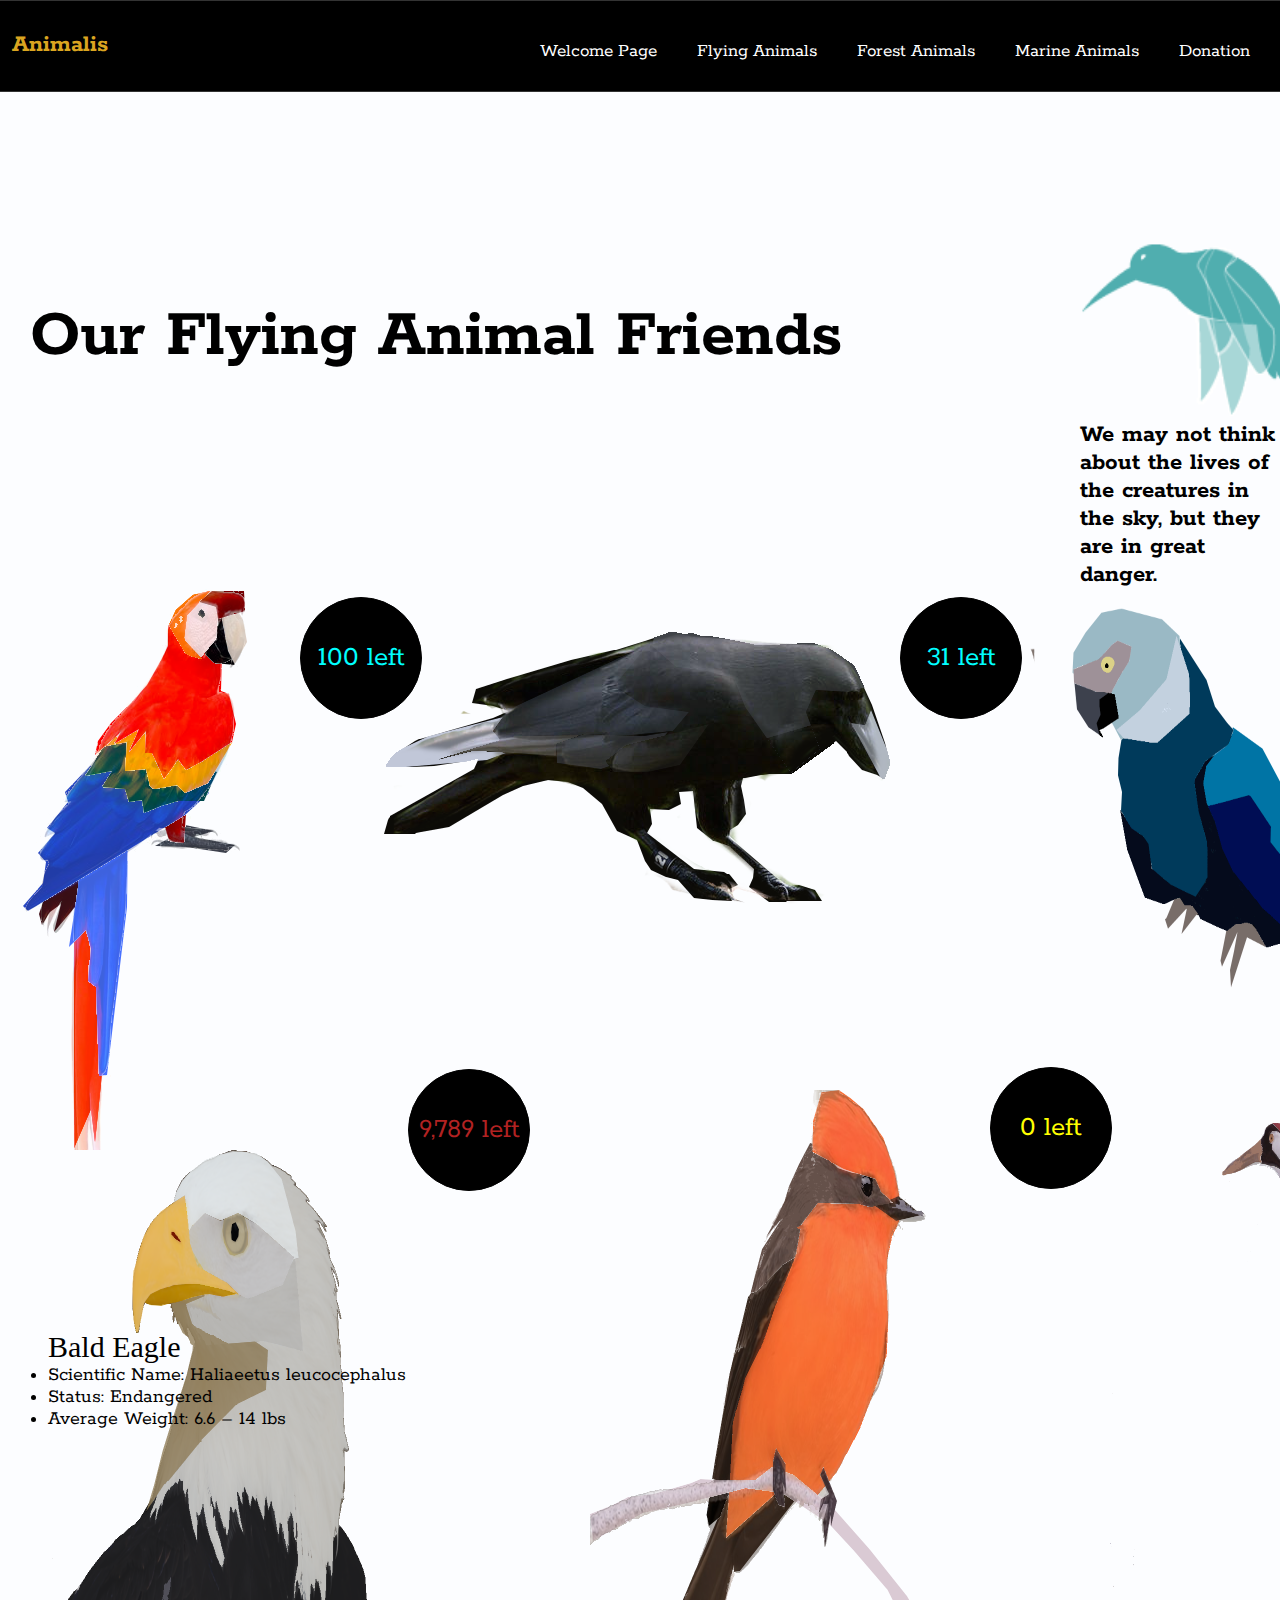
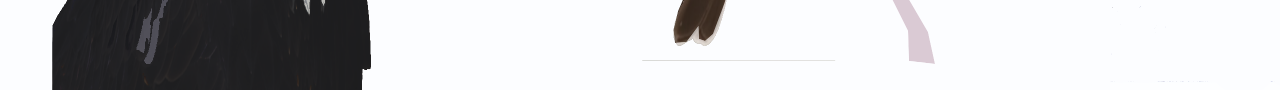
==== Air.html @ bc9c8a5c "Add files via upload" ====
<!DOCTYPE html>
<html>
	<head>
		<title>
			Air Animals
		</title>
		<link rel="stylesheet" type = "text/css" href="Air.css">
		<meta name="author" content="Zaina Walker-Bey">
		<style>
			@import url('https://fonts.googleapis.com/css?family=Rokkitt');
		</style>
		<style>
			@import url('https://fonts.googleapis.com/css?family=Lobster|Rokkitt');
		</style>
	</head>
	<header> <!-- links to google font  -->


		<div id="menubar">


			<nav>
				<h1>Animalis</h1>

				<ul>
					<li><a href="index.html">Welcome Page</a></li>
					<li><a href="Air.html">Flying Animals</a></li>
					<li><a href="Forest.html">Forest Animals</a></li>
					<li><a href="competiton.html">Marine Animals</a></li>
					<li><a href="Donation.html">Donation</a></li>
					<!-- this is the header where people can click the links to the other pages  -->
				</ul>


			</nav>
		</div>
	</header> <!-- this is the header where people can click the links to the other pages  -->
	<body>

		<div id="intro">
			<img src="bird.gif"s >
			<h1>Our Flying Animal Friends</h1>
			<h2>We may not think about the lives of the creatures in the sky, but they are in great danger.</h2>
		</div>

		<div id="hawiian">
			<img src="hawaiiancrow.png">

			<ul>Hawaiian Crow
				<br><li>Scientific Name: Corvus hawaiiensis
				</li>
				<li>Status: Endangered  </li>

				<li>Average Weight: 1.1 lb</li>

			</ul>



			<p>31 left</p>

		</div>
		<div id="parrot">
			<img src="parrot.png">
			<ul>Parrot<br><li>Scientific Name: Psittaciformes
				</li>
				<li>Status: Endangered  </li>

				<li>Average Weight: 4.4 lb</li>
			</ul>


			<p>100 left</p> 

		</div>
		<!-- facts of parrot  -->
		<div id="spix">
			<img src="spix.png"width="500"height="400">
			<ul>Spix’s Macaw<br><li>Scientific Name:  Cyanopsitta spixii</li>
				<li>Status: Extinct
				</li>
				<li>Average Weight: 360 g</li>

			</ul>

			<p>0 left</p>

		</div>
		<!-- facts of spix  -->
		<div id="cebu">
			<h3> Cebu </h3>
			<p>90</p>

		</div>	<!-- facts of cebu  -->
		<div id="eagle">


			<img src="eagle.png" width="500"height="600">
			<ul> <!-- facts of eagle  -->

				Bald Eagle

				<br><li>Scientific Name: Haliaeetus leucocephalus</li>
				<li>Status: Endangered </li>

				<li>Average Weight: 6.6 – 14 lbs</li>
				<p>9,789 left</p>

			</ul>

		</div>

		<div id="catcher">
			<p>0 left</p>

			<img src="flycatcher.png" width="500"height="600">
			<ul>
				Least Vermilion Flycatcher

				<br><li>Scientific Name:  Pyrocephalus obscuruss</li>
				<li>Status: Extinct </li>

				<li>Average Weight: 14 g</li>

			</ul>

		</div>
		<!-- facts of flycatcher  -->


		<div id="crane">
			<p>101 left</p>

			<img src="WhoopingCrane.png" width="500"height="600">
			<ul>
				Whooping crane 

				<br><li>Scientific Name:  Grus americanas</li>
				<li>Status: Endangered  </li>

				<li>Average Weight: 9.9 – 19 lbs </li>

			</ul>

		</div>
		<!-- facts of crane  -->




	</body>


</html>
---- Air.css ----
body{
	background-color: #fcfdff;
background-image: url("https://www.transparenttextures.com/patterns/black-thread-light.png");
	overflow-x: hidden;
	width: 100vw;
	
/* texture backr=ground from https://www.transparenttextures.com/ */
	/*body of air page*/
}
 
h1{

	color:goldenrod;
	top: 15%;
left: 12px;

	position: absolute;

	bottom: 0;
	font-size: 25px;
	font-family: 'Rokkitt', serif;

}
#menubar ul{
	display:flex;
	float:right;
	padding-right:10px ;
	

}
#menubar li{
	list-style:none;
}
#menubar a{

	color:white;
	padding: 0 20px;
	text-decoration:none;
	text-transform:none;

	line-height: 68px;
	font-size: 19px;
	font-family: 'Rokkitt', serif;

}
#menubar a:hover{
	transition-duration: 3s;
	text-decoration: underline;

}
#menubar nav{
	width:100%;
	height:90px;
	background: rgba(0,0,0,1);
	border-bottom: 1px solid rgba(255,255,255,.2);
	border-top: 1px solid rgba(255,255,255,.2);
	position:fixed;
	top:0px;
	left: 0px;
}








#intro h1{
	z-index: -1;
	color: black;
	position: absolute;
	top: 250px;
	left: 30px;
	font-size: 70px;
	font-family: 'Rokkitt', serif;

}

#intro h2{
	z-index: -1;
	position: absolute;
	top: 400px;
	left: 1080px;
	font-size: 25px;
	font-family: 'Rokkitt', serif;
}

#intro img{
	position:absolute;
	top: 0px;
	left: 900px;
	border: 1px solid transparent;
	width: 600px;
	height: 490px;
	z-index: -1;
}






#eagle img{
	position: absolute;
	top: 1090px;
	z-index: -1;
}

#eagle h1{
position: absolute;
top:2px;
font-size: 30px;	
font-family: 'Rokkitt', serif;
	

}

#eagle ul{
position: absolute;
top:1300px;
	width: 450px;
	font-size: 30px;
	z-index: -1;

}
#eagle{
	
	transition-duration: 1s;
	width: 50px;
}
#eagle:hover{
	color: black;
	opacity: .8;
	font-weight: bold;
	font-size: 30px;
	transition-duration: 1s;
}
#eagle li{
	
	font-family: 'Rokkitt', serif;
	font-size: 20px;
	
}

#eagle p{

	top: -290px;
	left: 400px;
	color: firebrick;
	position:absolute;
	z-index: -1;
	text-align: center;
	font-size: 29px;
	line-height: 120px;
	transition-duration: 1s;
	background-color: black;
	display:inline-block;	
	border: 1px solid black;	
	height: 120px;
	width: 120px;
	display:inline-block;
	border-radius: 50%;
	font-family: 'Rokkitt', serif;
}

#eagle p:hover{
	transition-duration: 1s;
	border-right-color: blue;
	border-bottom-color: blue;
	content: "79","purple";
	background-color: white;
	color: black;
	border-right-width: 3px;
	border-bottom-width: 3px;

}

#catcher img{
	position: absolute;
	top: 1090px;
	left: 590px;
	z-index: -1;
}

#catcher h1{
position: absolute;
top:2px;
font-size: 30px;
font-family: 'Rokkitt', serif;
	

}

#catcher ul{
position: absolute;
top:1300px;
width: 450px;
left: 590px;
	font-size: 30px;
	

}
#catcher{
	color:transparent;
		transition-duration: 1s;
	width: 50px;
}
#catcher:hover{
	color: black;
	opacity: .8;
	font-weight: bold;
	font-size: 30px;
	transition-duration: 1s;
	cursor: pointer;
}
#catcher li{
	
	font-family: 'Rokkitt', serif;
	font-size: 20px;
	
}


#catcher p{

	top: 1038px;
	left: 990px;
	color: yellow;
	position:absolute;
	z-index: -1;
	text-align: center;
	font-size: 29px;
	line-height: 120px;
	transition-duration: 1s;
	background-color: black;
	display:inline-block;	
	border: 1px solid black;	
	height: 120px;
	width: 120px;
	display:inline-block;
	border-radius: 50%;
	font-family: 'Rokkitt', serif;
}

#catcher p:hover{
	transition-duration: 1s;
	border-right-color: blue;
	border-bottom-color: blue;
	content: "79","purple";
	background-color: white;
	color: black;
	border-right-width: 3px;
	border-bottom-width: 3px;

}
#crane img{
	position: absolute;
	top: 1090px;
	left: 1110px;
	z-index: -1;
}

#crane h1{
position: absolute;
top:2px;
font-size: 30px;
font-family: 'Rokkitt', serif;
	color: pink;

}

#crane ul{
position: absolute;
top:1300px;
width: 450px;
left: 1190px;
	font-size: 30px;
	

}
#crane{
	color: transparent;
		transition-duration: 1s;
	width: 50px;
}
#crane:hover{
	color: black;
	opacity: .8;
	font-weight: bold;
	font-size: 30px;
	transition-duration: 1s;
	cursor: pointer;
}
#crane li{
	
	font-family: 'Rokkitt', serif;
	font-size: 20px;
	
}

#crane p{

	top: 1038px;
	left: 1400px;
	color:aqua;
	position:absolute;
	z-index: -1;
	text-align: center;
	font-size: 29px;
	line-height: 120px;
	transition-duration: 1s;
	background-color: black;
	display:inline-block;	
	border: 1px solid black;	
	height: 120px;
	width: 120px;
	display:inline-block;
	border-radius: 50%;
	font-family: 'Rokkitt', serif;
}

#crane p:hover{
	transition-duration: 1s;
	border-right-color: blue;
	border-bottom-color: blue;
	content: "79","purple";
	background-color: white;
	color: black;
	border-right-width: 3px;
	border-bottom-width: 3px;

}


#parrot img{
	position: absolute;
	top: 550px;
	left: -290px;
	z-index: -1;
	
}

#parrot h1{
position: absolute;
top:2px;
font-size: 30px;
font-family: 'Rokkitt', serif;
	color: pink;

}

#parrot ul{
position: absolute;
top:590px;
width: 450px;
left: 20px;
font-size: 30px;
	

}
#parrot{
	color: transparent;
	transition-duration: 1s;
	width: 50px;
	
}
#parrot:hover{
	color: black;
	opacity: .8;
	font-weight: bold;
	font-size: 30px;
	transition-duration: 1s;
	cursor: pointer;
}
#parrot li{
	
	font-family: 'Rokkitt', serif;
	font-size: 20px;
	
}

#parrot p{
	
	top: 568px;
	left: 300px;
	color:aqua;
	position:absolute;
	z-index: -1;
	text-align: center;
	font-size: 29px;
	line-height: 120px;
	transition-duration: 1s;
	background-color: black;
	display:inline-block;	
	border: 1px solid black;	
	height: 120px;
	width: 120px;
	display:inline-block;
	border-radius: 50%;
	font-family: 'Rokkitt', serif;
}

#parrot p:hover{
	transition-duration: 1s;
	border-right-color: blue;
	border-bottom-color: blue;
	content: "79","purple";
	background-color: white;
	color: black;
	border-right-width: 3px;
	border-bottom-width: 3px;

}


#hawiian img{
	position: absolute;
	top: 400px;
	left: 190px;
	z-index: -1;
}

#hawiian h1{
position: absolute;
top:2px;
font-size: 30px;
font-family: 'Rokkitt', serif;
	color: pink;

}

#hawiian ul{
position: absolute;
top:630px;
width: 450px;
left: 520px;
	font-size: 30px;
	

}
#hawiian{
	color:transparent;
	transition-duration: 1s;
	width: 50px;
}
#hawiian:hover{
	color:white;
	opacity: .8;
	font-weight: bold;
	font-size: 30px;
	transition-duration: 1s;
	cursor: pointer;
}
#hawiian li{
	
	font-family: 'Rokkitt', serif;
	font-size: 20px;
	
}

#hawiian p{

	top: 568px;
	left: 900px;
	color:aqua;
	position:absolute;
	z-index: -1;
	text-align: center;
	font-size: 29px;
	line-height: 120px;
	transition-duration: 1s;
	background-color: black;
	display:inline-block;	
	border: 1px solid black;	
	height: 120px;
	width: 120px;
	display:inline-block;
	border-radius: 50%;
	font-family: 'Rokkitt', serif;
}

#hawiian p:hover{
	transition-duration: 1s;
	border-right-color: blue;
	border-bottom-color: blue;
	content: "79","purple";
	background-color: white;
	color: black;
	border-right-width: 3px;
	border-bottom-width: 3px;

}

#spix img{
	position: absolute;
	top: 600px;
	left: 1010px;
	z-index: -1;
}

#spix h1{
position: absolute;
top:2px;
font-size: 30px;
font-family: 'Rokkitt', serif;
color: pink;

}

#spix ul{
position: absolute;
top:700px;
width: 450px;
left: 1050px;
font-size: 30px;
	

}
#spix{
	color: transparent;
		transition-duration: 1s;
	width: 50px;
}
#spix:hover{
	color: black;
	opacity: .8;
	font-weight: bold;
	font-size: 30px;
	transition-duration: 1s;
	cursor: pointer;
}
#spix li{
	
	font-family: 'Rokkitt', serif;
	font-size: 20px;
	
}

#spix p{

	top: 568px;
	left: 1400px;
	color:aqua;
	position:absolute;
	z-index: -1;
	text-align: center;
	font-size: 29px;
	line-height: 120px;
	transition-duration: 1s;
	background-color: black;
	display:inline-block;	
	border: 1px solid black;	
	height: 120px;
	width: 120px;
	display:inline-block;
	border-radius: 50%;
	font-family: 'Rokkitt', serif;
}

#spix p:hover{
	transition-duration: 1s;
	border-right-color: blue;
	border-bottom-color: blue;
	content: "79","purple";
	background-color: white;
	color: black;
	border-right-width: 3px;
	border-bottom-width: 3px;

}
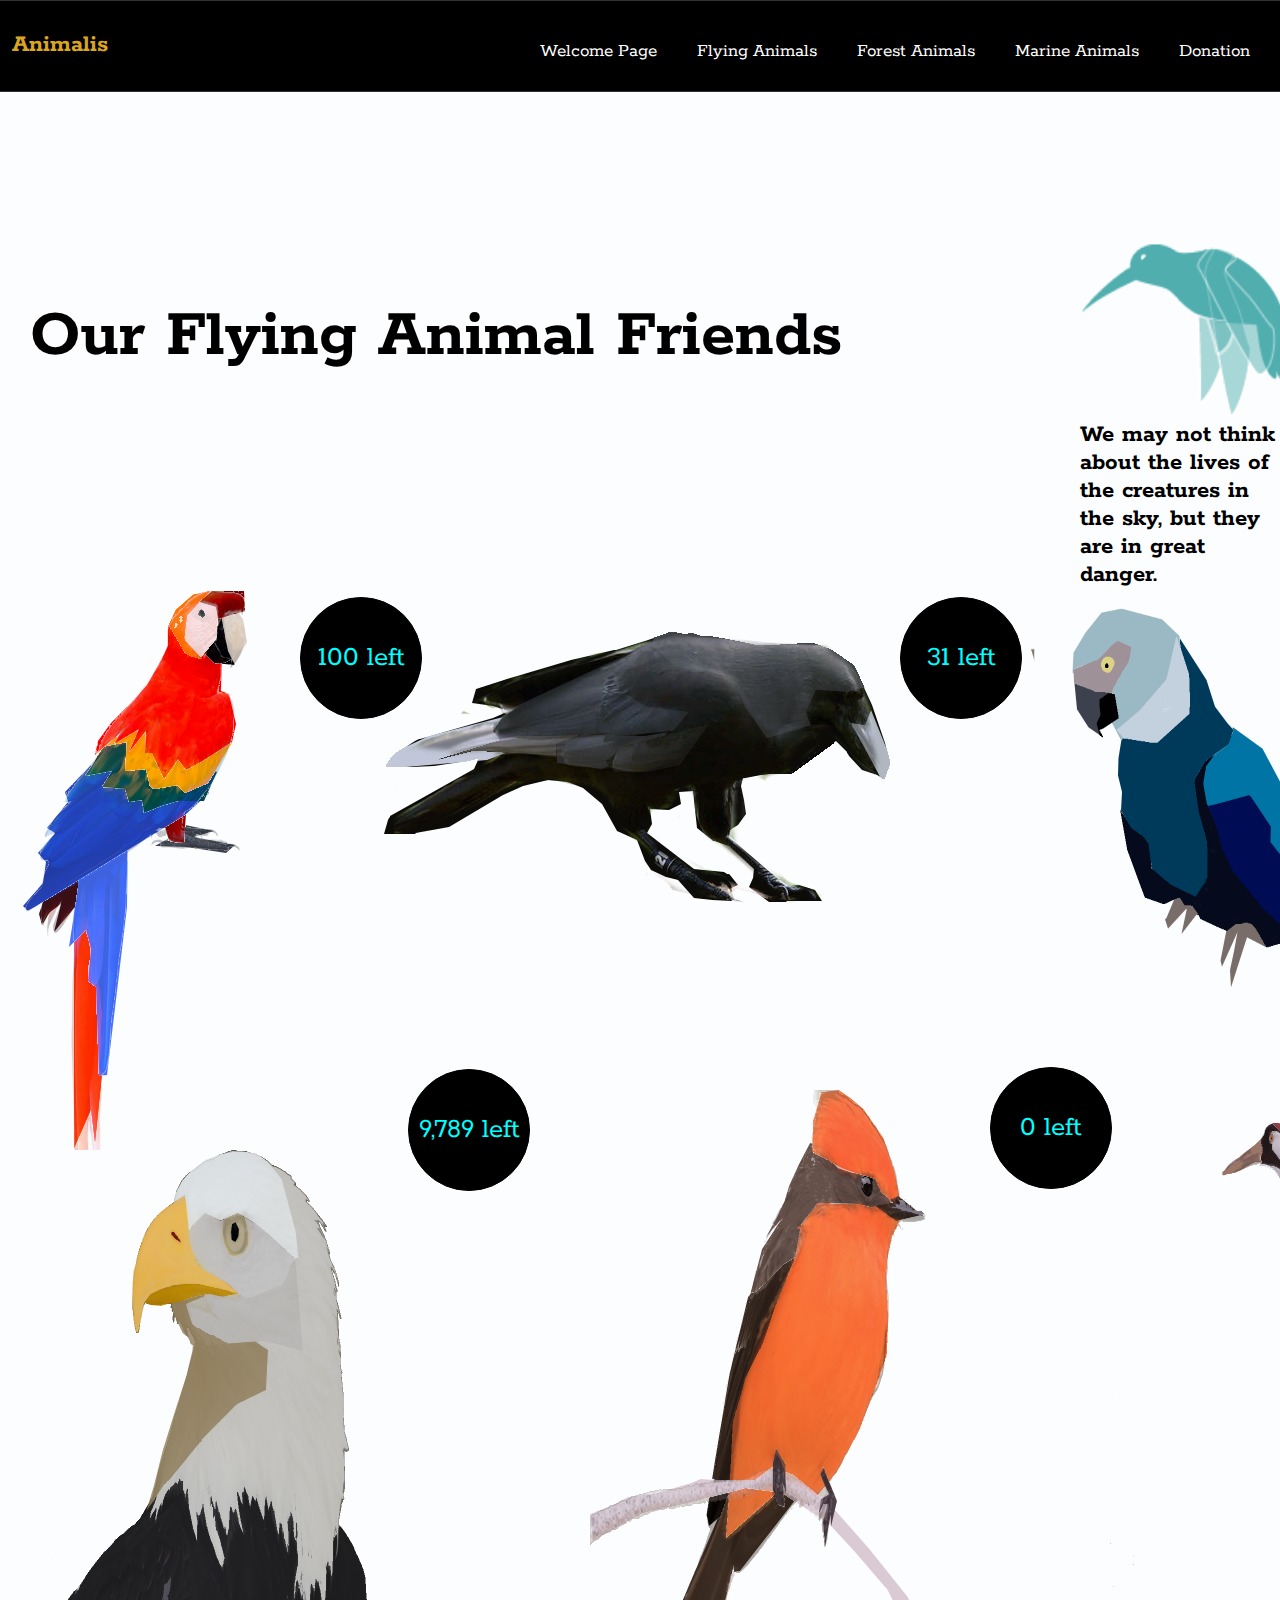
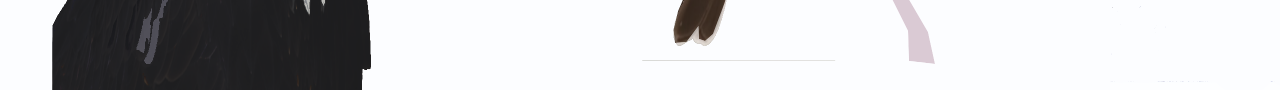
==== commit 8eefe350: "Update Air.html" ====
--- a/Air.html
+++ b/Air.html
@@ -42,6 +42,11 @@
 			<h1>Our Flying Animal Friends</h1>
 			<h2>We may not think about the lives of the creatures in the sky, but they are in great danger.</h2>
 		</div>
+
+
+
+
+
 
 		<div id="hawiian">
 			<img src="hawaiiancrow.png">
@@ -92,6 +97,11 @@
 			<p>90</p>
 
 		</div>	<!-- facts of cebu  -->
+
+
+
+
+
 		<div id="eagle">
 
 
@@ -151,4 +161,4 @@
 	</body>
 
 
-</html>+</html>
--- a/Air.css
+++ b/Air.css
@@ -7,29 +7,31 @@
 /* texture backr=ground from https://www.transparenttextures.com/ */
 	/*body of air page*/
 }
- 
-h1{
+
+#menubar h1{
 
 	color:goldenrod;
 	top: 15%;
-left: 12px;
+	left: 12px;
 
 	position: absolute;
 
 	bottom: 0;
 	font-size: 25px;
 	font-family: 'Rokkitt', serif;
-
+	/*website name (left top)*/
 }
 #menubar ul{
 	display:flex;
 	float:right;
 	padding-right:10px ;
-	
+	/*list spacing */
+
 
 }
 #menubar li{
 	list-style:none;
+	/*list style for pages*/
 }
 #menubar a{
 
@@ -41,11 +43,13 @@
 	line-height: 68px;
 	font-size: 19px;
 	font-family: 'Rokkitt', serif;
+	/*webpages links*/
 
 }
 #menubar a:hover{
 	transition-duration: 3s;
 	text-decoration: underline;
+	/*underlines the linked webpages*/
 
 }
 #menubar nav{
@@ -57,9 +61,9 @@
 	position:fixed;
 	top:0px;
 	left: 0px;
-}
-
-
+	z-index: 99;
+	/*nav bar qualities*/
+}
 
 
 
@@ -125,7 +129,7 @@
 
 }
 #eagle{
-	
+	color:transparent;
 	transition-duration: 1s;
 	width: 50px;
 }
@@ -147,7 +151,7 @@
 
 	top: -290px;
 	left: 400px;
-	color: firebrick;
+	color: aqua;
 	position:absolute;
 	z-index: -1;
 	text-align: center;
@@ -164,17 +168,7 @@
 	font-family: 'Rokkitt', serif;
 }
 
-#eagle p:hover{
-	transition-duration: 1s;
-	border-right-color: blue;
-	border-bottom-color: blue;
-	content: "79","purple";
-	background-color: white;
-	color: black;
-	border-right-width: 3px;
-	border-bottom-width: 3px;
-
-}
+
 
 #catcher img{
 	position: absolute;
@@ -226,7 +220,7 @@
 
 	top: 1038px;
 	left: 990px;
-	color: yellow;
+	color: aqua;
 	position:absolute;
 	z-index: -1;
 	text-align: center;
@@ -243,17 +237,7 @@
 	font-family: 'Rokkitt', serif;
 }
 
-#catcher p:hover{
-	transition-duration: 1s;
-	border-right-color: blue;
-	border-bottom-color: blue;
-	content: "79","purple";
-	background-color: white;
-	color: black;
-	border-right-width: 3px;
-	border-bottom-width: 3px;
-
-}
+
 #crane img{
 	position: absolute;
 	top: 1090px;
@@ -320,17 +304,7 @@
 	font-family: 'Rokkitt', serif;
 }
 
-#crane p:hover{
-	transition-duration: 1s;
-	border-right-color: blue;
-	border-bottom-color: blue;
-	content: "79","purple";
-	background-color: white;
-	color: black;
-	border-right-width: 3px;
-	border-bottom-width: 3px;
-
-}
+
 
 
 #parrot img{
@@ -338,6 +312,7 @@
 	top: 550px;
 	left: -290px;
 	z-index: -1;
+	width: 
 	
 }
 
@@ -347,14 +322,17 @@
 font-size: 30px;
 font-family: 'Rokkitt', serif;
 	color: pink;
+	z-index: -1;
 
 }
 
 #parrot ul{
 position: absolute;
 top:590px;
-width: 450px;
+width: 200px;
+height: 100px;	
 left: 20px;
+z-index: -1;
 font-size: 30px;
 	
 
@@ -362,7 +340,9 @@
 #parrot{
 	color: transparent;
 	transition-duration: 1s;
-	width: 50px;
+	width: 0px;
+	z-index: -1;
+	height: 0px;
 	
 }
 #parrot:hover{
@@ -372,11 +352,13 @@
 	font-size: 30px;
 	transition-duration: 1s;
 	cursor: pointer;
+	z-index: -1;
 }
 #parrot li{
 	
 	font-family: 'Rokkitt', serif;
 	font-size: 20px;
+	z-index: -1;
 	
 }
 
@@ -401,17 +383,7 @@
 	font-family: 'Rokkitt', serif;
 }
 
-#parrot p:hover{
-	transition-duration: 1s;
-	border-right-color: blue;
-	border-bottom-color: blue;
-	content: "79","purple";
-	background-color: white;
-	color: black;
-	border-right-width: 3px;
-	border-bottom-width: 3px;
-
-}
+
 
 
 #hawiian img{
@@ -480,17 +452,7 @@
 	font-family: 'Rokkitt', serif;
 }
 
-#hawiian p:hover{
-	transition-duration: 1s;
-	border-right-color: blue;
-	border-bottom-color: blue;
-	content: "79","purple";
-	background-color: white;
-	color: black;
-	border-right-width: 3px;
-	border-bottom-width: 3px;
-
-}
+
 
 #spix img{
 	position: absolute;
@@ -557,22 +519,3 @@
 	border-radius: 50%;
 	font-family: 'Rokkitt', serif;
 }
-
-#spix p:hover{
-	transition-duration: 1s;
-	border-right-color: blue;
-	border-bottom-color: blue;
-	content: "79","purple";
-	background-color: white;
-	color: black;
-	border-right-width: 3px;
-	border-bottom-width: 3px;
-
-}
-
-
-
-
-
-
-
